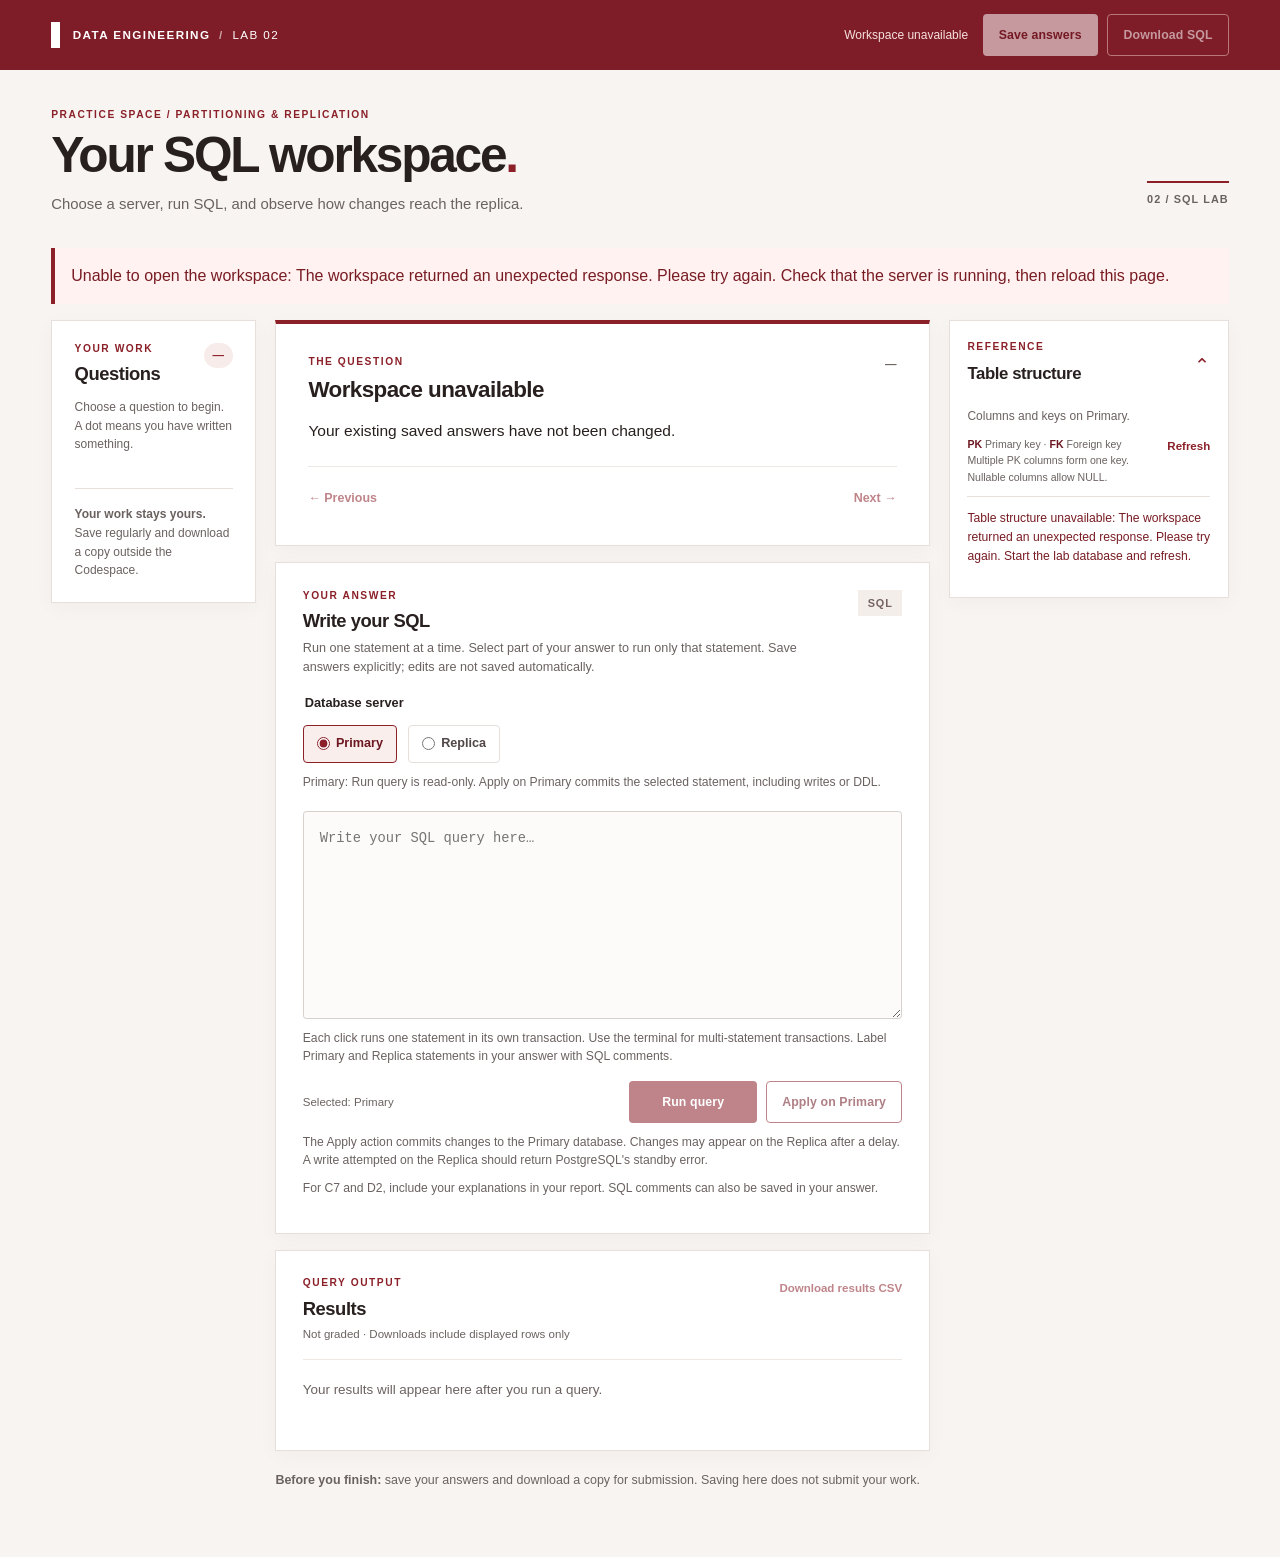
==== labs/02-partitioning-replication/workspace/index.html @ fd1e636a "Add Lab 02 primary and replica SQL workspace" ====
<!doctype html>
<html lang="en">
<head>
  <meta charset="utf-8">
  <meta name="viewport" content="width=device-width, initial-scale=1">
  <meta name="color-scheme" content="light">
  <title>Partitioning &amp; replication workspace · Data Engineering</title>
  <link rel="stylesheet" href="style.css">
  <script src="app.js" defer></script>
</head>
<body>
  <a class="skip-link" href="#workspace">Skip to question</a>
  <header class="site-header">
    <div class="brand"><span class="brand-mark" aria-hidden="true"></span><span>DATA ENGINEERING <span class="brand-divider">/</span> <span class="brand-subtitle">LAB 02</span></span></div>
    <div class="header-actions">
      <span id="save-status" class="save-status" role="status" aria-live="polite">Loading workspace…</span>
      <button id="save-button" class="button button-light" type="button" disabled>Save answers</button>
      <button id="export-button" class="button button-outline-light" type="button" disabled>Download SQL</button>
    </div>
  </header>

  <main id="workspace" class="workspace" tabindex="-1">
    <div class="page-intro">
      <div><p class="eyebrow">PRACTICE SPACE <span aria-hidden="true">/</span> PARTITIONING &amp; REPLICATION</p><h1>Your SQL workspace<span class="heading-dot">.</span></h1><p class="intro-copy">Choose a server, run SQL, and observe how changes reach the replica.</p></div>
      <span class="intro-badge">02 <span aria-hidden="true">/</span> SQL LAB</span>
    </div>
    <div id="load-error" class="alert alert-error" role="alert" hidden></div>
    <div id="save-error" class="alert alert-error" role="alert" hidden></div>
    <div class="layout">
      <aside class="question-list-panel" aria-labelledby="question-list-title">
        <div class="panel-heading"><div><p class="eyebrow">YOUR WORK</p><h2 id="question-list-title">Questions</h2></div><span id="question-total" class="count-pill">—</span></div>
        <p class="sidebar-note">Choose a question to begin. A dot means you have written something.</p>
        <nav aria-label="Lab questions"><ol id="question-list" class="question-list"></ol></nav>
        <div class="sidebar-note sidebar-bottom"><strong>Your work stays yours.</strong><br>Save regularly and download a copy outside the Codespace.</div>
      </aside>

      <aside class="schema-panel" aria-label="Database schema reference">
        <details id="schema-disclosure" class="schema-disclosure">
          <summary class="schema-summary"><span><span class="eyebrow schema-eyebrow">REFERENCE</span><span class="schema-title">Table structure</span></span><span class="schema-chevron" aria-hidden="true">⌄</span></summary>
          <div class="schema-body">
            <p class="schema-intro" id="schema-server">Columns and keys on Primary.</p>
            <div class="schema-toolbar"><span class="schema-legend"><abbr title="Primary key">PK</abbr> Primary key · <abbr title="Foreign key">FK</abbr> Foreign key<br>Multiple PK columns form one key. Nullable columns allow NULL.</span><button id="schema-refresh" class="schema-refresh" type="button">Refresh</button></div>
            <div id="schema-content" class="schema-content" aria-live="polite"><p class="schema-message">Loading table structure…</p></div>
          </div>
        </details>
      </aside>

      <div class="content-column">
        <section class="question-card" aria-labelledby="question-title">
          <div class="question-meta"><p class="eyebrow">THE QUESTION</p><span id="question-counter" class="question-counter">—</span></div>
          <h2 id="question-title">Getting your questions ready</h2>
          <div id="question-text" class="question-text">Connecting to the lab workspace…</div>
          <div id="hint-container" class="hint-container" hidden>
            <button id="hint-toggle" class="hint-toggle" type="button" aria-expanded="false" aria-controls="hint-text">Show hint <span aria-hidden="true">＋</span></button>
            <p id="hint-text" class="hint-text" hidden></p>
          </div>
          <div class="question-nav"><button id="previous-button" class="text-button" type="button" disabled>← Previous</button><button id="next-button" class="text-button" type="button" disabled>Next →</button></div>
        </section>

        <section class="editor-card" aria-labelledby="editor-title">
          <div class="section-heading"><div><p class="eyebrow">YOUR ANSWER</p><h2 id="editor-title">Write your SQL</h2><p class="helper">Run one statement at a time. Select part of your answer to run only that statement. Save answers explicitly; edits are not saved automatically.</p></div><span class="sql-chip">SQL</span></div>
          <fieldset class="server-picker">
            <legend>Database server</legend>
            <label><input type="radio" name="database-target" value="primary" checked> Primary</label>
            <label><input type="radio" name="database-target" value="replica"> Replica</label>
          </fieldset>
          <p id="target-help" class="target-help">Primary: Run query is read-only. Apply on Primary commits the selected statement, including writes or DDL.</p>
          <label class="sr-only" for="sql-input">SQL answer for the selected question</label>
          <textarea id="sql-input" spellcheck="false" autocomplete="off" autocapitalize="off" placeholder="Write your SQL query here…" disabled></textarea>
          <p class="transaction-note">Each click runs one statement in its own transaction. Use the terminal for multi-statement transactions. Label Primary and Replica statements in your answer with SQL comments.</p>
          <div class="editor-footer"><span class="editor-tip" id="selected-target">Selected: Primary</span><div class="run-actions"><button id="run-button" class="button button-primary" type="button" disabled>Run query</button><button id="apply-button" class="button button-apply" type="button" disabled>Apply on Primary</button></div></div>
          <p class="transaction-note">The Apply action commits changes to the Primary database. Changes may appear on the Replica after a delay. A write attempted on the Replica should return PostgreSQL's standby error.</p>
          <p class="transaction-note">For C7 and D2, include your explanations in your report. SQL comments can also be saved in your answer.</p>
        </section>

        <section class="results-card" aria-labelledby="results-title">
          <div class="results-heading"><div><p class="eyebrow">QUERY OUTPUT</p><h2 id="results-title">Results</h2><span class="result-note">Not graded · Downloads include displayed rows only</span></div><button id="download-results" class="schema-refresh" type="button" disabled>Download results CSV</button></div>
          <div id="results" class="results" role="region" aria-live="polite" aria-label="Query results"><p class="empty-state">Your results will appear here after you run a query.</p></div>
        </section>
        <p class="backup-note"><strong>Before you finish:</strong> save your answers and download a copy for submission. Saving here does not submit your work.</p>
      </div>
    </div>
  </main>
</body>
</html>
---- labs/02-partitioning-replication/workspace/style.css ----
:root { color-scheme:light; --ink:#28201f; --muted:#6b6260; --line:#e7dfdc; --wine:#8b2029; --wine-dark:#6c1720; --paper:#fff; --canvas:#f7f4f1; }
* { box-sizing:border-box; }
body { margin:0; color:var(--ink); background:var(--canvas); font-family:"Helvetica Neue",Arial,sans-serif; line-height:1.5; }
button,textarea { font:inherit; }
button { cursor:pointer; }
button:disabled { cursor:not-allowed; opacity:.55; }
:focus-visible { outline:3px solid #ce8276; outline-offset:3px; }
.skip-link { position:absolute; top:-6rem; left:1rem; z-index:10; padding:.7rem; color:#fff; background:#1e1717; }
.skip-link:focus { top:1rem; }
.site-header { min-height:4.4rem; display:flex; justify-content:space-between; align-items:center; gap:1.25rem; padding:.85rem clamp(1rem,4vw,4rem); background:#7e1c27; color:#fff; }
.brand { display:flex; align-items:center; gap:.8rem; font-size:.73rem; font-weight:800; letter-spacing:.12em; white-space:nowrap; }
.brand-mark { width:.55rem; height:1.6rem; background:#fff; }
.brand-divider { opacity:.6; padding:0 .25rem; }
.brand-subtitle { font-weight:500; }
.header-actions { display:flex; align-items:center; justify-content:flex-end; flex-wrap:wrap; gap:.6rem; }
.save-status { color:#f6e1df; font-size:.75rem; margin-right:.3rem; }
.button { min-height:2.6rem; padding:.62rem .95rem; border:1px solid transparent; border-radius:.25rem; font-size:.77rem; font-weight:750; letter-spacing:.01em; }
.button-light { color:var(--wine-dark); background:#fff; }
.button-outline-light { color:#fff; border-color:#e8c2c1; background:transparent; }
.button-outline-light:hover:not(:disabled) { background:#9c3841; }
.button-primary { background:var(--wine); color:#fff; min-width:8rem; }
.button-primary:hover:not(:disabled) { background:var(--wine-dark); }
.workspace { max-width:1500px; margin:auto; padding:clamp(1.25rem,3vw,3rem) clamp(1rem,4vw,4rem) 4rem; }
.page-intro { display:flex; justify-content:space-between; align-items:flex-end; gap:1rem; margin-bottom:2rem; }
.eyebrow { margin:0 0 .45rem; color:var(--wine); font-size:.64rem; font-weight:800; letter-spacing:.15em; line-height:1.2; }
.page-intro h1 { margin:0; font-size:clamp(2rem,4vw,3.1rem); line-height:1.1; letter-spacing:-.045em; }
.heading-dot { color:var(--wine); }
.intro-copy { margin:.65rem 0 0; color:var(--muted); font-size:.93rem; }
.intro-badge { border-top:2px solid var(--wine); padding:.5rem 0; color:var(--muted); font-size:.68rem; font-weight:700; letter-spacing:.1em; white-space:nowrap; }
.layout { display:grid; grid-template-columns:minmax(160px,205px) minmax(0,1fr) minmax(230px,280px); grid-template-areas:'questions workspace schema'; align-items:start; gap:1.2rem; }
.question-list-panel,.question-card,.editor-card,.results-card { background:var(--paper); border:1px solid var(--line); box-shadow:0 5px 20px rgba(52,32,28,.03); }
.question-list-panel { grid-area:questions; padding:1.4rem; }
.schema-panel { grid-area:schema; min-width:0; position:sticky; top:1rem; max-height:calc(100vh - 2rem); overflow-y:auto; background:var(--paper); border:1px solid var(--line); box-shadow:0 5px 20px rgba(52,32,28,.03); }
.schema-disclosure > summary { list-style:none; }
.schema-disclosure > summary::-webkit-details-marker { display:none; }
.schema-summary { display:flex; align-items:center; justify-content:space-between; gap:.75rem; padding:1.3rem 1.1rem; cursor:pointer; }
.schema-summary:hover { background:#faf6f4; }
.schema-eyebrow,.schema-title { display:block; }
.schema-title { color:var(--ink); font-size:1.05rem; font-weight:700; letter-spacing:-.025em; }
.schema-chevron { color:var(--wine); font-size:1.2rem; transition:transform .16s ease; }
.schema-disclosure[open] .schema-chevron { transform:rotate(180deg); }
.schema-body { padding:0 1.1rem 1.2rem; }
.schema-intro { margin:0 0 .7rem; color:var(--muted); font-size:.75rem; }
.schema-toolbar { display:flex; align-items:flex-start; justify-content:space-between; gap:.5rem; padding-bottom:.7rem; border-bottom:1px solid var(--line); }
.schema-legend { color:var(--muted); font-size:.66rem; line-height:1.55; }
.schema-legend abbr { color:var(--wine-dark); font-weight:800; text-decoration:none; }
.schema-refresh { border:0; padding:.15rem 0; background:transparent; color:var(--wine); font-size:.72rem; font-weight:700; }
.schema-refresh:hover:not(:disabled) { text-decoration:underline; }
.schema-table { padding:.75rem 0 .35rem; border-bottom:1px solid #eee8e5; }
.schema-table:last-child { border-bottom:0; }
.schema-table-name { margin:0 0 .45rem; color:var(--wine-dark); font-family:ui-monospace,SFMono-Regular,Consolas,"Liberation Mono",monospace; font-size:.8rem; overflow-wrap:anywhere; }
.schema-column-list { list-style:none; margin:0; padding:0; }
.schema-column-list li { padding:.35rem 0; }
.schema-column-top { display:flex; justify-content:space-between; gap:.35rem; align-items:baseline; }
.schema-column-name { color:var(--ink); font-size:.75rem; overflow-wrap:anywhere; }
.schema-badges { display:inline-flex; gap:.25rem; flex-shrink:0; }
.schema-key { display:inline-block; border-radius:.15rem; padding:.05rem .25rem; background:#f6eae8; color:var(--wine-dark); font-size:.62rem; font-weight:800; text-decoration:none; }
.schema-column-type,.schema-reference { display:block; color:var(--muted); font-size:.66rem; overflow-wrap:anywhere; }
.schema-reference { color:#64514c; }
.schema-message { color:var(--muted); font-size:.76rem; line-height:1.55; }
.schema-error { color:#781c23; }
.panel-heading,.question-meta,.section-heading,.results-heading { display:flex; justify-content:space-between; align-items:flex-start; gap:1rem; }
h2 { margin:0; font-size:1.15rem; line-height:1.3; letter-spacing:-.025em; }
.count-pill { padding:.25rem .55rem; border-radius:1rem; color:var(--wine); background:#f8eceb; font-size:.72rem; font-weight:700; }
.sidebar-note { color:var(--muted); font-size:.75rem; line-height:1.55; }
.sidebar-bottom { border-top:1px solid var(--line); margin:1rem 0 0; padding-top:1rem; }
.question-list { list-style:none; padding:0; margin:1.15rem 0 0; display:grid; gap:.2rem; }
.question-list button { width:100%; min-height:2.65rem; display:flex; align-items:center; justify-content:space-between; gap:.5rem; padding:.5rem .65rem; border:0; border-left:3px solid transparent; background:transparent; color:#504746; text-align:left; font-size:.79rem; }
.question-list button:hover { background:#f9f4f2; }
.question-list button[aria-current="step"] { color:var(--wine-dark); background:#f9eeec; border-left-color:var(--wine); font-weight:700; }
.question-number { color:var(--wine); font-size:.69rem; font-weight:800; margin-right:.55rem; }
.draft-dot { color:var(--wine); font-size:1rem; line-height:1; }
.content-column { grid-area:workspace; min-width:0; display:grid; gap:1rem; }
.question-card { padding:clamp(1.3rem,3vw,2rem); border-top:4px solid var(--wine); }
.question-counter { color:var(--muted); font-size:.72rem; font-weight:700; }
.question-card h2 { font-size:1.4rem; }
.question-text { margin:.85rem 0 0; max-width:82ch; font-size:.97rem; line-height:1.7; white-space:pre-wrap; overflow-wrap:anywhere; }
.hint-container { margin-top:1.2rem; }
.hint-toggle { display:inline-flex; align-items:center; gap:.55rem; border:1px solid #e8d8d5; border-radius:.2rem; padding:.5rem .7rem; background:#fbf6f4; color:var(--wine); font-size:.75rem; font-weight:700; }
.hint-toggle:hover { background:#f4e8e5; }
.hint-text { max-width:76ch; margin:.65rem 0 0; padding:.8rem 1rem; border-left:3px solid #c17d72; color:#584845; background:#faf5f2; font-size:.86rem; line-height:1.6; }
.question-nav { display:flex; justify-content:space-between; margin-top:1.4rem; padding-top:1rem; border-top:1px solid #eee8e5; }
.text-button { border:0; background:none; color:var(--wine); font-size:.78rem; font-weight:700; padding:.35rem 0; }
.editor-card,.results-card { padding:clamp(1.2rem,2.5vw,1.65rem); }
.helper { color:var(--muted); font-size:.79rem; margin:.35rem 0 1rem; }
.server-picker { display:flex; flex-wrap:wrap; gap:.7rem; padding:.8rem 0 0; margin:0; border:0; }
.server-picker legend { color:var(--ink); font-size:.8rem; font-weight:750; }
.server-picker label { display:inline-flex; align-items:center; gap:.4rem; min-height:2.4rem; padding:.45rem .8rem; border:1px solid var(--line); border-radius:.25rem; color:#504746; font-size:.79rem; font-weight:700; }
.server-picker input { accent-color:var(--wine); margin:0; }
.server-picker label:has(input:checked) { border-color:var(--wine); background:#f9eeec; color:var(--wine-dark); }
.target-help,.transaction-note { color:var(--muted); font-size:.76rem; line-height:1.5; margin:.6rem 0; }
.target-help { min-height:2.4em; }
.run-actions { display:flex; flex-wrap:wrap; gap:.55rem; justify-content:flex-end; }
.button-apply { color:var(--wine-dark); border-color:var(--wine); background:#fff; }
.button-apply:hover:not(:disabled) { background:#f9eeec; }
.execution-outcome { margin:.6rem 0; color:var(--wine-dark); font-size:.78rem; font-weight:700; }
.sql-chip { padding:.3rem .6rem; background:#f4eeeb; color:#73625f; font-size:.68rem; font-weight:800; letter-spacing:.08em; }
textarea { display:block; width:100%; min-height:13rem; resize:vertical; padding:1rem; border:1px solid #d8d0cc; border-radius:.2rem; color:#242122; background:#fcfbfa; font-family:ui-monospace,SFMono-Regular,Consolas,"Liberation Mono",monospace; font-size:.86rem; line-height:1.6; tab-size:2; }
textarea:focus { border-color:var(--wine); }
.editor-footer { display:flex; align-items:center; justify-content:space-between; gap:1rem; margin-top:1rem; }
.editor-tip,.result-note { color:var(--muted); font-size:.72rem; }
.results-heading { padding-bottom:.9rem; border-bottom:1px solid #eee8e5; }
.results { min-height:4rem; padding:.4rem 0 0; overflow-x:auto; font-size:.84rem; }
.empty-state { color:var(--muted); margin:.85rem 0; }
.alert { padding:1rem; margin:0 0 1rem; border-left:4px solid var(--wine); }
.alert-error,.query-error { color:#781c23; background:#fff2f1; }
.query-error { padding:.8rem; white-space:pre-wrap; overflow-wrap:anywhere; }
.results table { border-collapse:collapse; width:100%; margin:.4rem 0; text-align:left; }
.results th,.results td { padding:.55rem .7rem; border-bottom:1px solid var(--line); white-space:pre-wrap; overflow-wrap:anywhere; vertical-align:top; }
.results th { color:#5e5351; background:#faf7f5; font-size:.73rem; }
.null-value { color:#8c8380; font-style:italic; }
.backup-note { color:var(--muted); font-size:.78rem; margin:.2rem 0; }
.sr-only { position:absolute; width:1px; height:1px; padding:0; margin:-1px; overflow:hidden; clip:rect(0,0,0,0); white-space:nowrap; border:0; }
[hidden] { display:none !important; }
@media(max-width:1000px) { .layout { grid-template-columns:minmax(155px,200px) minmax(0,1fr); grid-template-areas:'questions schema' 'questions workspace'; } .schema-panel { position:static; max-height:none; } }
@media(max-width:800px) { .site-header { align-items:flex-start; flex-direction:column; } .header-actions { justify-content:flex-start; } .layout { grid-template-columns:1fr; grid-template-areas:'questions' 'schema' 'workspace'; } .question-list { grid-template-columns:repeat(auto-fill,minmax(120px,1fr)); } .sidebar-bottom { display:none; } .question-list-panel { padding:1.1rem; } }
@media(max-width:500px) { .intro-badge { display:none; } .save-status { width:100%; } .editor-footer { align-items:flex-start; flex-direction:column; } .run-actions { width:100%; justify-content:stretch; } .run-actions .button { flex:1 1 100%; } }
@media(prefers-reduced-motion:reduce) { *,*::before,*::after { scroll-behavior:auto !important; } }
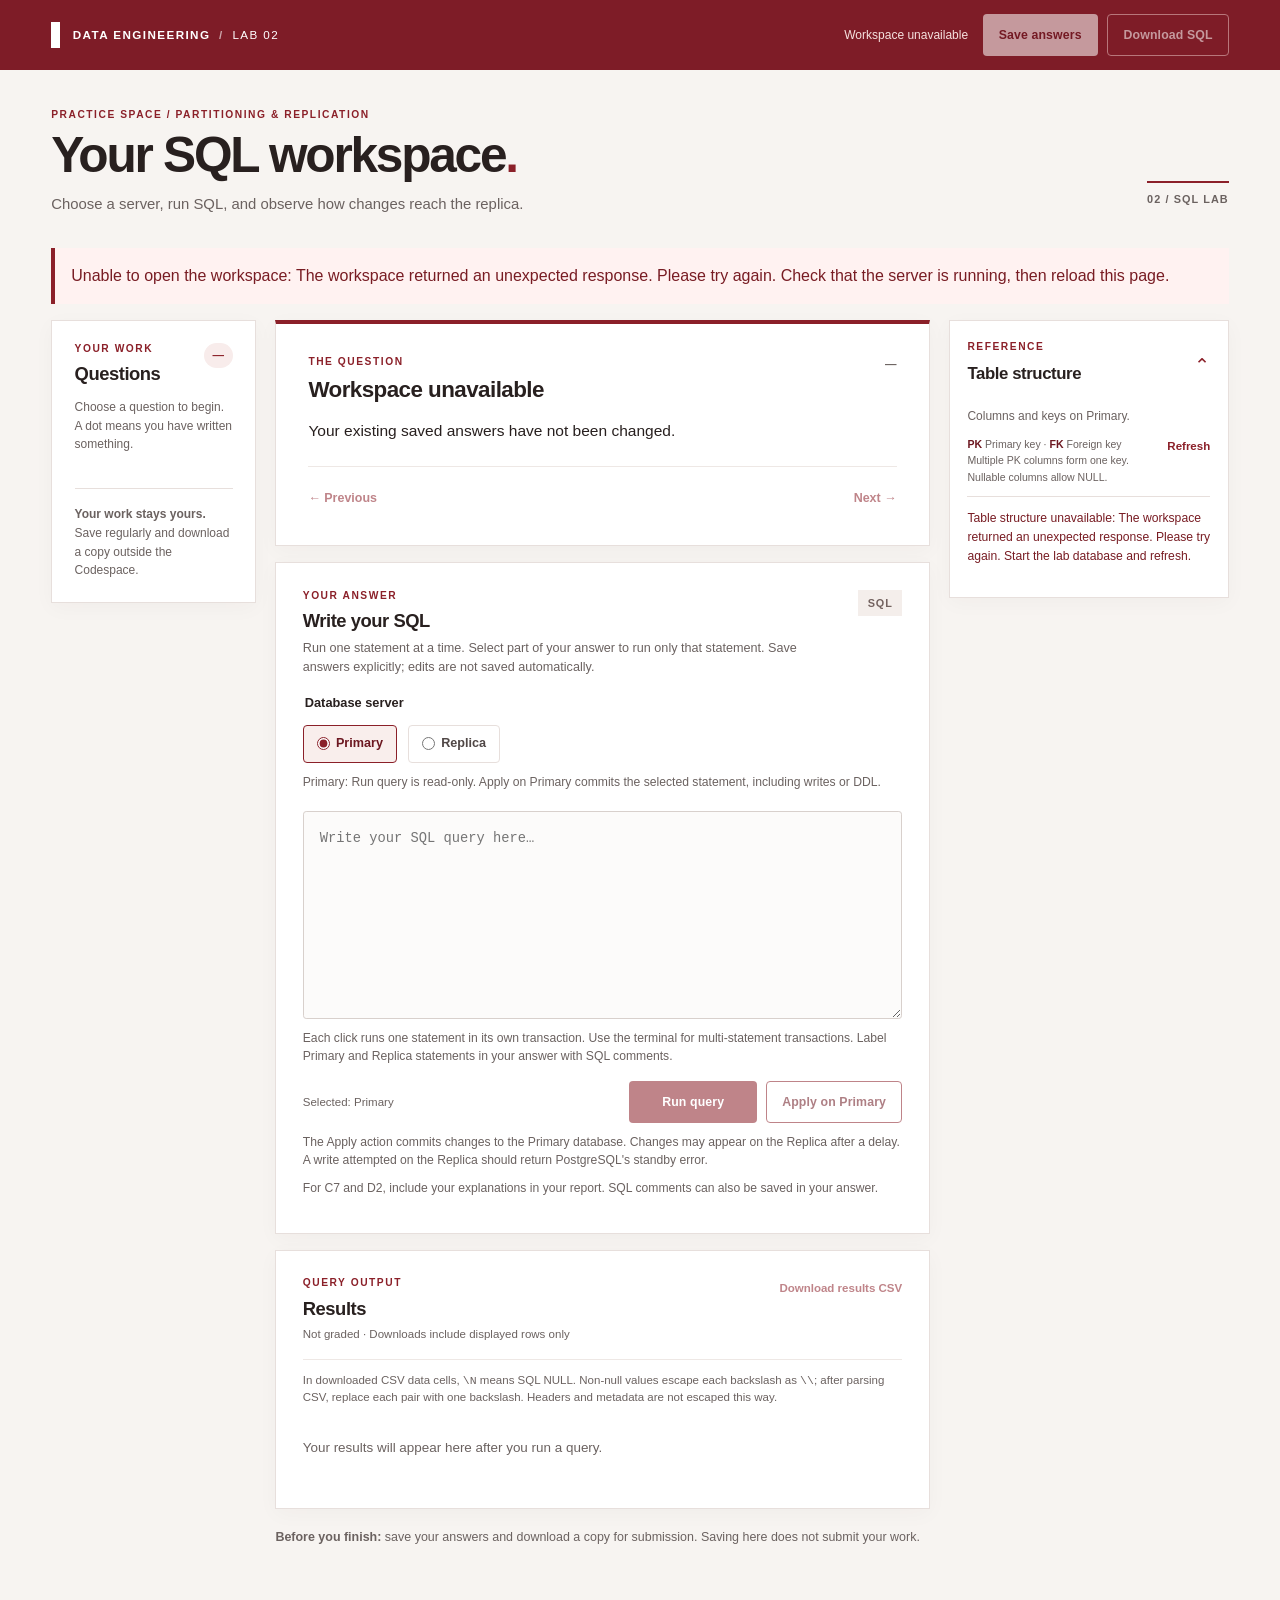
==== commit bb889f98: "Preserve NULL distinctions in SQL result exports" ====
--- a/labs/02-partitioning-replication/workspace/index.html
+++ b/labs/02-partitioning-replication/workspace/index.html
@@ -75,6 +75,7 @@
 
         <section class="results-card" aria-labelledby="results-title">
           <div class="results-heading"><div><p class="eyebrow">QUERY OUTPUT</p><h2 id="results-title">Results</h2><span class="result-note">Not graded · Downloads include displayed rows only</span></div><button id="download-results" class="schema-refresh" type="button" disabled>Download results CSV</button></div>
+          <p class="result-note">In downloaded CSV data cells, <code>\N</code> means SQL NULL. Non-null values escape each backslash as <code>\\</code>; after parsing CSV, replace each pair with one backslash. Headers and metadata are not escaped this way.</p>
           <div id="results" class="results" role="region" aria-live="polite" aria-label="Query results"><p class="empty-state">Your results will appear here after you run a query.</p></div>
         </section>
         <p class="backup-note"><strong>Before you finish:</strong> save your answers and download a copy for submission. Saving here does not submit your work.</p>
